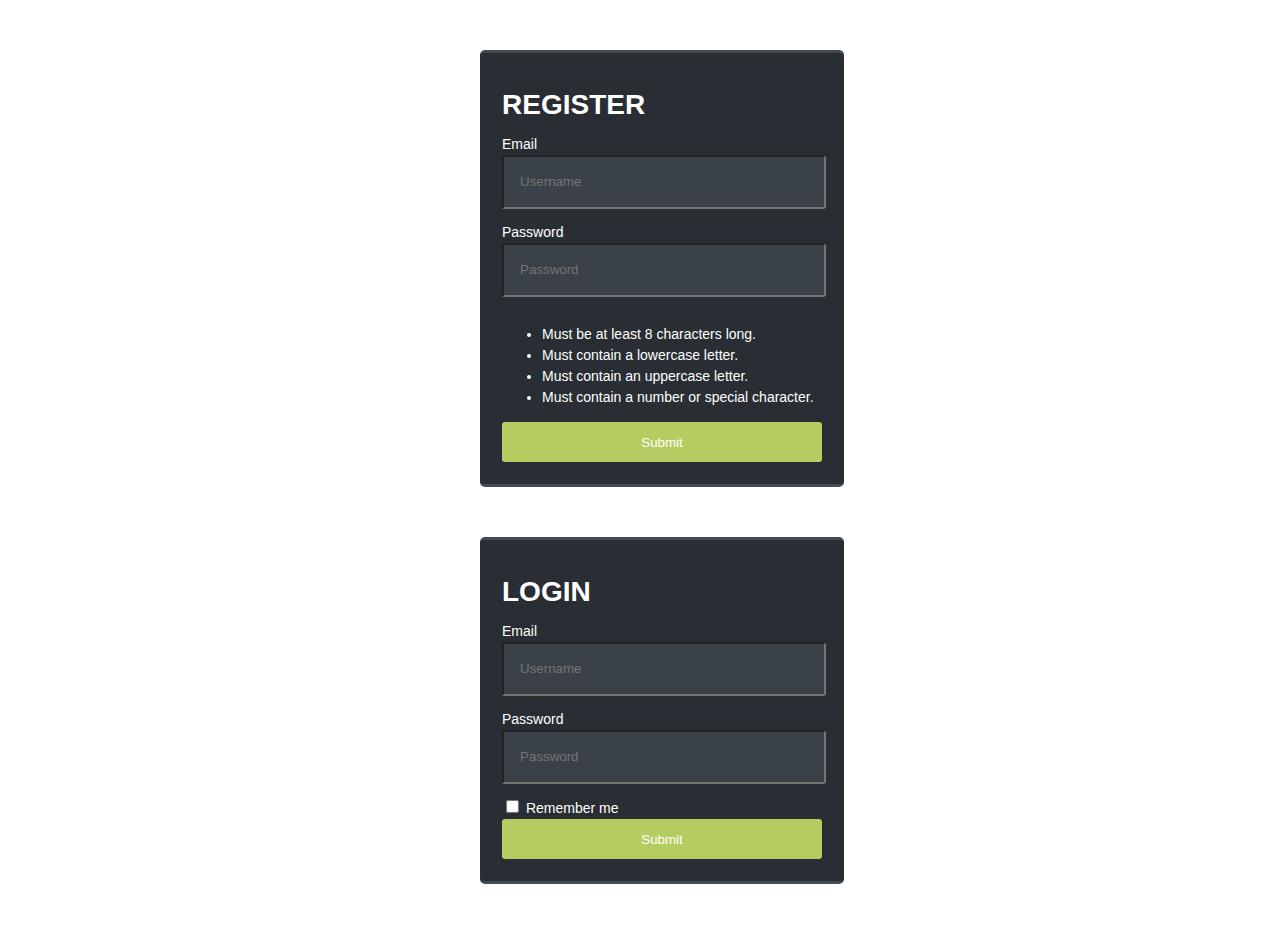
==== index.html @ 15a3f79b "Add files via upload" ====
<!DOCTYPE html>
<html>

<head>
  <link rel="stylesheet" type="text/css" href="style.css">
  <script src="js.js"></script>
</head>

<body>
  <div class="login">
    <form name='form-login' onsubmit="return store()" action="dash.html" method="POST">
        
        <h1>REGISTER</h1>

        <label for="name">Email</label>
        <input type="email" id="name" placeholder="Username" required>

        <label for="pw">Password</label>
        <input type="password"
               id= "pw"
               placeholder="Password" required>

        <ul class="helper-text">
            <li class="length">Must be at least 8 characters long.</li>
            <li class="lowercase">Must contain a lowercase letter.</li>
            <li class="uppercase">Must contain an uppercase letter.</li>
            <li class="special">Must contain a number or special character.</li>
        </ul>
        <input id="btnin" type="submit">

    </form>
</div>

<div class="login">
    <form name='form-login' onsubmit="return check()" action="dash.html" method="POST">

        <h1>LOGIN</h1>

        <label for="userName">Email</label>
        <input type="email" id="userName" placeholder="Username" required>

        <label for="userPw">Password</label>
        <input type="password" id= "userPw" placeholder="Password" required>

        <div id="remember">
            <input type="checkbox" value="lsRememberMe" id="rememberMe"
                   style="display: inline-block;">
            <label>Remember me</label>
        </div>

        <input id= "btnin" type="submit" >

    </form>
</div>

</body>

</html>
---- style.css ----
@charset "utf-8";
        @import url(http://weloveiconfonts.com/api/?family=fontawesome);

        [class*="fontawesome-"]:before {
          font-family: 'FontAwesome', sans-serif;
        }

        body {
          background: white;
          color: white;
          font: 87.5%/1.5em 'Open Sans', sans-serif;
          margin: 0;
        }

        p {
          line-height: 1.5em;
        }

        after { clear: both; }

        .login {
          margin: 50px auto;
          width: 320px;
        }

        .login form {
          margin: auto;
          padding: 22px 22px 22px 22px;
          width: 100%;
          border-radius: 5px;
          background: #282e33;
          border-top: 3px solid #434a52;
          border-bottom: 3px solid #434a52;
        }

        .login form span {
          background-color: #363b41;
          border-radius: 3px 0px 0px 3px;
          border-right: 3px solid #434a52;
          color: #606468;
          display: block;
          float: left;
          line-height: 50px;
          text-align: center;
          width: 50px;
          height: 50px;
        }

        .login form input[type="email"] {
          background-color: #3b4148;
          border-radius: 0px 3px 3px 0px;
          color: #a9a9a9;
          margin-bottom: 1em;
          padding: 0 16px;
          width: 90%;
          height: 50px;
        }

        .login form input[type="password"] {
          background-color: #3b4148;
          border-radius: 0px 3px 3px 0px;
          color: #a9a9a9;
          margin-bottom: 1em;
          padding: 0 16px;
          width: 90%;
          height: 50px;
        }

        .login form input[type="submit"] {
          background: #b5cd60;
          border: 0;
          width: 100%;
          height: 40px;
          border-radius: 3px;
          color: white;
          cursor: pointer;
          transition: background 0.3s ease-in-out;
        }
        #login form input[type="submit"]:hover {
          background: #16aa56;
        }

        #bootstrap{
          margin-left: 45%;
          width: 10%;
          height: 40px;
          margin-top: 20px;
          background-color: #b5cd60;
        }

        fieldset{
          margin-bottom: 20px;
          text-align: center;

        }
        fieldset legend{
          text-align: center;
          font-family: 'Open Sans', sans-serif;
        }
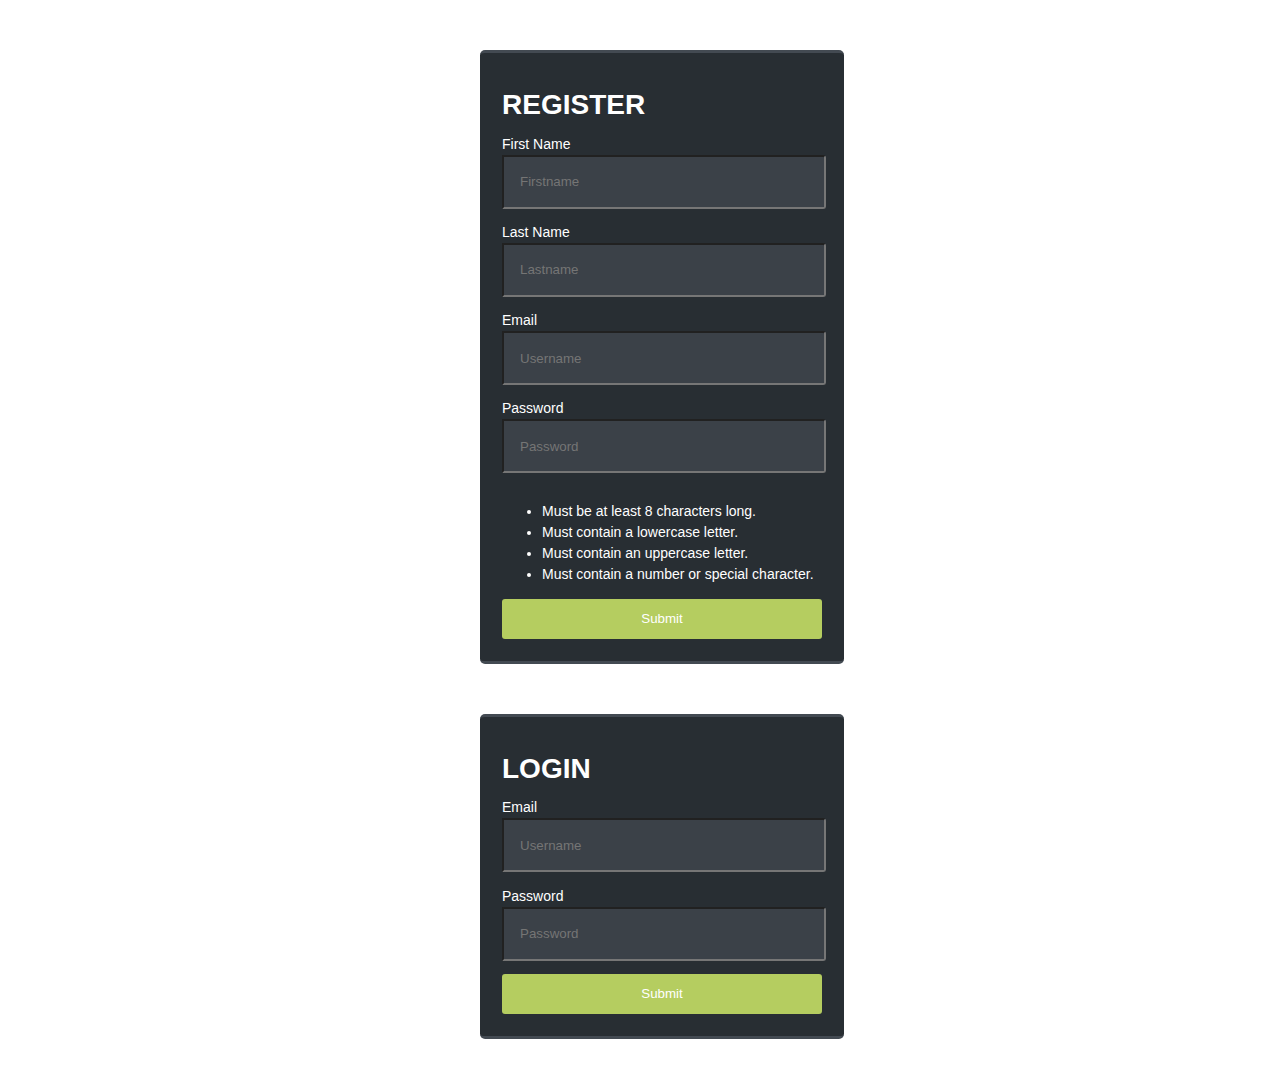
==== commit 2fb74de8: "Add files via upload" ====
--- a/index.html
+++ b/index.html
@@ -3,14 +3,19 @@
 
 <head>
   <link rel="stylesheet" type="text/css" href="style.css">
-  <script src="js.js"></script>
+  <script src="script.js"></script>
 </head>
 
 <body>
   <div class="login">
-    <form name='form-login' onsubmit="return store()" action="dash.html" method="POST">
+    <form name='form-login' onsubmit=" return store()" action="dash.html" method="POST">
         
         <h1>REGISTER</h1>
+        <label for="Fname">First Name</label>
+        <input type="text" id="Fname" placeholder="Firstname" required>
+
+        <label for="Fname">Last Name</label>
+        <input type="text" id="Lname" placeholder="Lastname" required>
 
         <label for="name">Email</label>
         <input type="email" id="name" placeholder="Username" required>
@@ -42,11 +47,7 @@
         <label for="userPw">Password</label>
         <input type="password" id= "userPw" placeholder="Password" required>
 
-        <div id="remember">
-            <input type="checkbox" value="lsRememberMe" id="rememberMe"
-                   style="display: inline-block;">
-            <label>Remember me</label>
-        </div>
+        
 
         <input id= "btnin" type="submit" >
 
--- a/style.css
+++ b/style.css
@@ -45,6 +45,15 @@
           width: 50px;
           height: 50px;
         }
+        .login form input[type="text"] {
+          background-color: #3b4148;
+          border-radius: 0px 3px 3px 0px;
+          color: #a9a9a9;
+          margin-bottom: 1em;
+          padding: 0 16px;
+          width: 90%;
+          height: 50px;
+        }
 
         .login form input[type="email"] {
           background-color: #3b4148;
@@ -81,19 +90,59 @@
         }
 
         #bootstrap{
-          margin-left: 45%;
-          width: 10%;
-          height: 40px;
+          margin-left: 42%;
+          width: 9%;
+          font-size: 10px;
+          height: 30px;
           margin-top: 20px;
-          background-color: #b5cd60;
+          background-color: #16aa56;
+          border-radius: 6px;
+        }
+
+        #bootstrap:hover{
+          background-color: crimson;
         }
 
         fieldset{
-          margin-bottom: 20px;
           text-align: center;
+        }
+
+        fieldset table tr{
+          text-align: center;
+          font-size: 10px;
+          font-family:'Open Sans', sans-serif;;
+        }
+
+        table, td{
+          border:1px solid black;
+          color: gray;
+          background-color: white;
+          font-family:'Open Sans', sans-serif;
+        }
+
+        th{
+          padding: 5px;
+          border:1px solid black;
+          color: black;
+          width: 150px;
+          font-size: 10px;
+          font-family:'Open Sans', sans-serif;;
 
         }
-        fieldset legend{
-          text-align: center;
-          font-family: 'Open Sans', sans-serif;
-        }+
+        #out{
+          margin-left:11%;
+        }
+
+        #ab{
+          border:1px solid blue;
+        }
+
+        #xy{
+          color: black;
+          margin-left: -2%;
+        }
+
+        #btnin:hover{
+          background-color:crimson;
+        }
